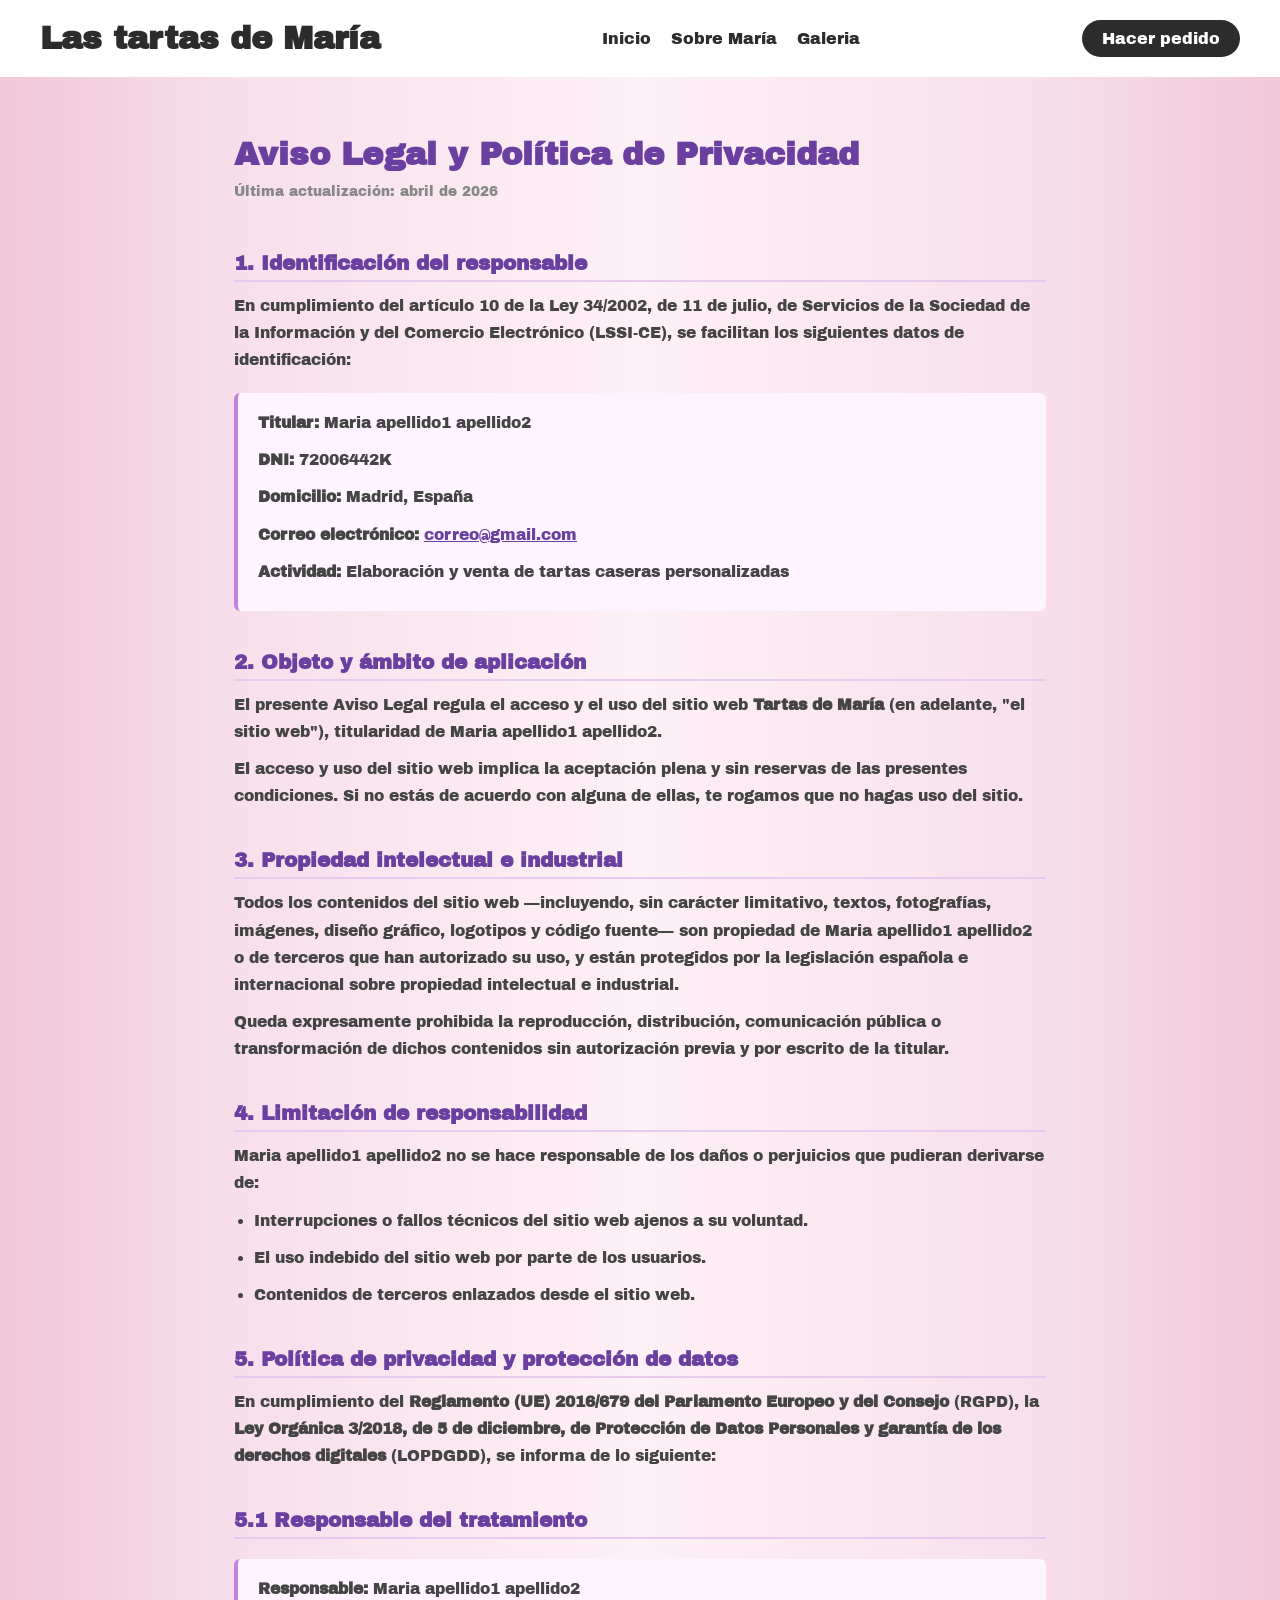
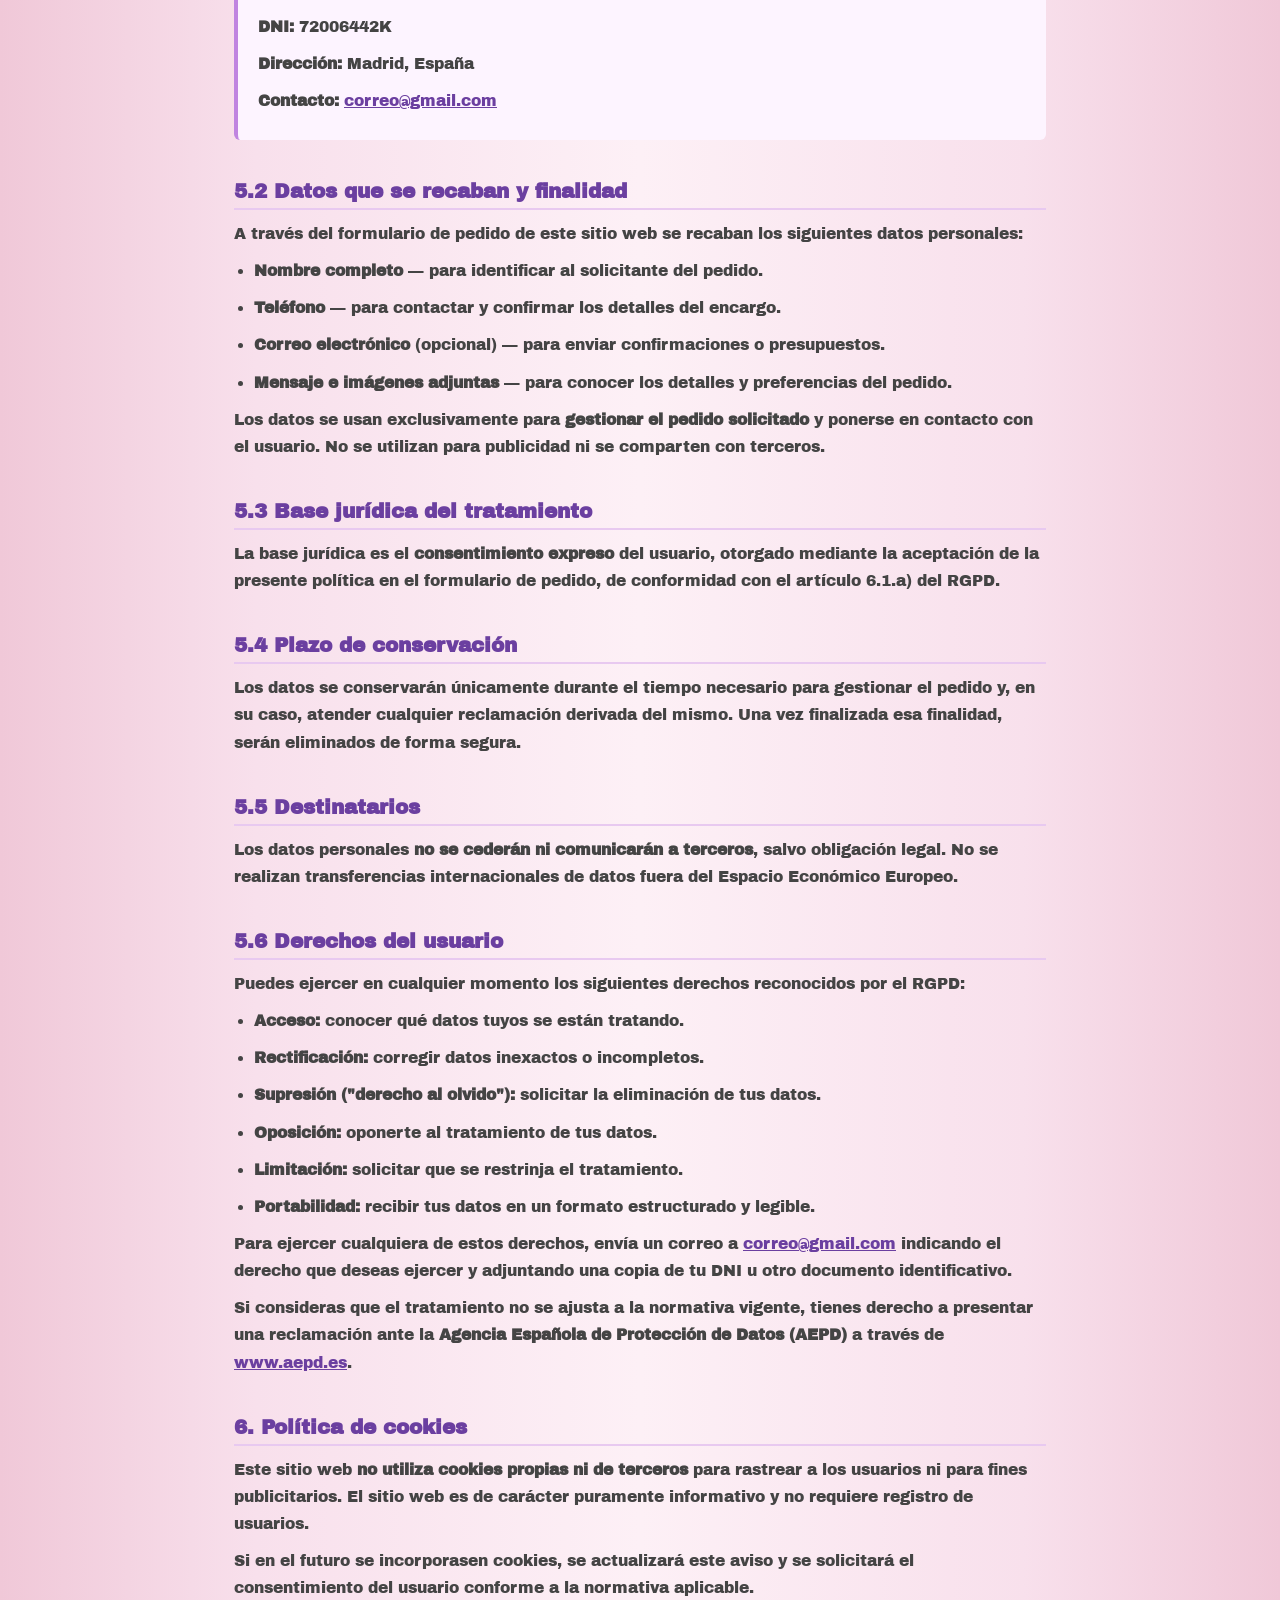
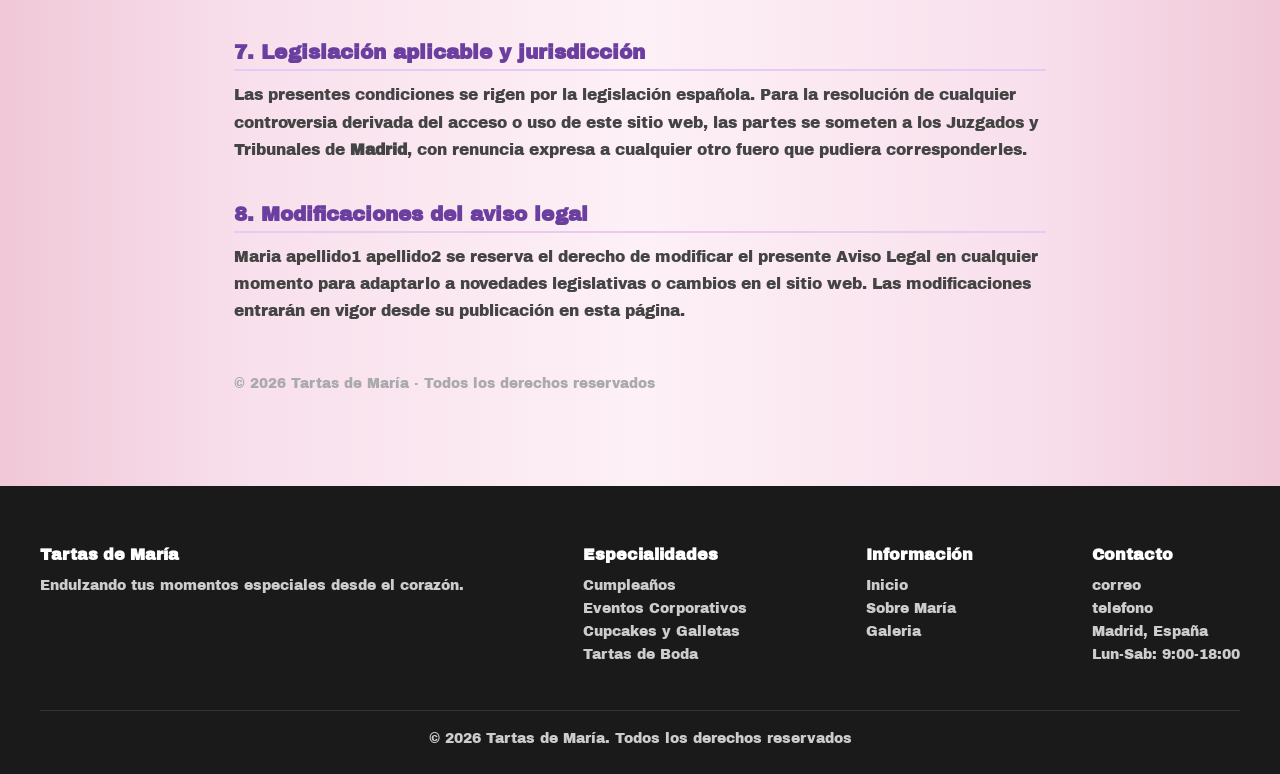
==== aviso-legal.html @ 8efe6b2f "Añadir aviso legal" ====
<!DOCTYPE html>
<html lang="es">

<head>
    <meta charset="UTF-8">
    <meta name="viewport" content="width=device-width, initial-scale=1.0">
    <title>Aviso Legal y Política de Privacidad | Tartas de María</title>

    <link rel="preconnect" href="https://fonts.googleapis.com">
    <link rel="preconnect" href="https://fonts.gstatic.com" crossorigin>
    <link href="https://fonts.googleapis.com/css2?family=Archivo+Black&display=swap" rel="stylesheet">

    <link rel="stylesheet" href="style.css">

    <style>
        #aviso-legal-contenido {
            max-width: 860px;
            margin: 0 auto;
            padding: 60px 24px 80px;
        }

        #aviso-legal-contenido h1 {
            font-size: 2rem;
            margin-bottom: 8px;
            color: #6b3fa0;
        }

        #aviso-legal-contenido .fecha-actualizacion {
            font-size: 0.85rem;
            color: #888;
            margin-bottom: 48px;
        }

        #aviso-legal-contenido h2 {
            font-size: 1.25rem;
            color: #6b3fa0;
            margin-top: 40px;
            margin-bottom: 10px;
            border-bottom: 2px solid #e8c9f0;
            padding-bottom: 6px;
        }

        #aviso-legal-contenido p,
        #aviso-legal-contenido li {
            font-size: 0.97rem;
            line-height: 1.75;
            color: #444;
            margin-bottom: 10px;
        }

        #aviso-legal-contenido ul {
            padding-left: 20px;
            margin-bottom: 10px;
        }

        #aviso-legal-contenido a {
            color: #6b3fa0;
        }

        #aviso-legal-contenido a:hover {
            text-decoration: underline;
        }

        #aviso-legal-contenido .bloque-destacado {
            background: #fdf4ff;
            border-left: 4px solid #c084e0;
            padding: 16px 20px;
            border-radius: 6px;
            margin: 20px 0;
        }
    </style>
</head>

<body>

    <header>
        <h1>Las tartas de María</h1>

        <nav>
            <ul>
                <li><a href="index.html#hero">Inicio</a></li>
                <li><a href="index.html#sobre-maria">Sobre María</a></li>
                <li><a href="index.html#galeria">Galeria</a></li>
            </ul>
        </nav>

        <a class="btn-pedido" href="index.html#pedido">Hacer pedido</a>
    </header>

    <main>
        <div id="aviso-legal-contenido">

            <h1>Aviso Legal y Política de Privacidad</h1>
            <p class="fecha-actualizacion">Última actualización: abril de 2026</p>

            <!-- ===== 1. IDENTIFICACIÓN DEL RESPONSABLE ===== -->
            <h2>1. Identificación del responsable</h2>
            <p>En cumplimiento del artículo 10 de la Ley 34/2002, de 11 de julio, de Servicios de la Sociedad de la
                Información y del Comercio Electrónico (LSSI-CE), se facilitan los siguientes datos de identificación:</p>
            <div class="bloque-destacado">
                <p><strong>Titular:</strong> Maria apellido1 apellido2</p>
                <p><strong>DNI:</strong> 72006442K</p>
                <p><strong>Domicilio:</strong> Madrid, España</p>
                <p><strong>Correo electrónico:</strong> <a href="mailto:correo@gmail.com">correo@gmail.com</a></p>
                <p><strong>Actividad:</strong> Elaboración y venta de tartas caseras personalizadas</p>
            </div>

            <!-- ===== 2. OBJETO Y ÁMBITO DE APLICACIÓN ===== -->
            <h2>2. Objeto y ámbito de aplicación</h2>
            <p>El presente Aviso Legal regula el acceso y el uso del sitio web <strong>Tartas de María</strong>
                (en adelante, "el sitio web"), titularidad de Maria apellido1 apellido2.</p>
            <p>El acceso y uso del sitio web implica la aceptación plena y sin reservas de las presentes condiciones.
                Si no estás de acuerdo con alguna de ellas, te rogamos que no hagas uso del sitio.</p>

            <!-- ===== 3. PROPIEDAD INTELECTUAL ===== -->
            <h2>3. Propiedad intelectual e industrial</h2>
            <p>Todos los contenidos del sitio web —incluyendo, sin carácter limitativo, textos, fotografías, imágenes,
                diseño gráfico, logotipos y código fuente— son propiedad de Maria apellido1 apellido2 o de terceros
                que han autorizado su uso, y están protegidos por la legislación española e internacional sobre
                propiedad intelectual e industrial.</p>
            <p>Queda expresamente prohibida la reproducción, distribución, comunicación pública o transformación de
                dichos contenidos sin autorización previa y por escrito de la titular.</p>

            <!-- ===== 4. RESPONSABILIDAD ===== -->
            <h2>4. Limitación de responsabilidad</h2>
            <p>Maria apellido1 apellido2 no se hace responsable de los daños o perjuicios que pudieran derivarse de:</p>
            <ul>
                <li>Interrupciones o fallos técnicos del sitio web ajenos a su voluntad.</li>
                <li>El uso indebido del sitio web por parte de los usuarios.</li>
                <li>Contenidos de terceros enlazados desde el sitio web.</li>
            </ul>

            <!-- ===== 5. POLÍTICA DE PRIVACIDAD ===== -->
            <h2>5. Política de privacidad y protección de datos</h2>
            <p>En cumplimiento del <strong>Reglamento (UE) 2016/679 del Parlamento Europeo y del Consejo</strong>
                (RGPD), la <strong>Ley Orgánica 3/2018, de 5 de diciembre, de Protección de Datos Personales y
                garantía de los derechos digitales</strong> (LOPDGDD), se informa de lo siguiente:</p>

            <h2>5.1 Responsable del tratamiento</h2>
            <div class="bloque-destacado">
                <p><strong>Responsable:</strong> Maria apellido1 apellido2</p>
                <p><strong>DNI:</strong> 72006442K</p>
                <p><strong>Dirección:</strong> Madrid, España</p>
                <p><strong>Contacto:</strong> <a href="mailto:correo@gmail.com">correo@gmail.com</a></p>
            </div>

            <h2>5.2 Datos que se recaban y finalidad</h2>
            <p>A través del formulario de pedido de este sitio web se recaban los siguientes datos personales:</p>
            <ul>
                <li><strong>Nombre completo</strong> — para identificar al solicitante del pedido.</li>
                <li><strong>Teléfono</strong> — para contactar y confirmar los detalles del encargo.</li>
                <li><strong>Correo electrónico</strong> (opcional) — para enviar confirmaciones o presupuestos.</li>
                <li><strong>Mensaje e imágenes adjuntas</strong> — para conocer los detalles y preferencias del pedido.</li>
            </ul>
            <p>Los datos se usan exclusivamente para <strong>gestionar el pedido solicitado</strong> y ponerse en
                contacto con el usuario. No se utilizan para publicidad ni se comparten con terceros.</p>

            <h2>5.3 Base jurídica del tratamiento</h2>
            <p>La base jurídica es el <strong>consentimiento expreso</strong> del usuario, otorgado mediante la
                aceptación de la presente política en el formulario de pedido, de conformidad con el artículo 6.1.a)
                del RGPD.</p>

            <h2>5.4 Plazo de conservación</h2>
            <p>Los datos se conservarán únicamente durante el tiempo necesario para gestionar el pedido y, en su caso,
                atender cualquier reclamación derivada del mismo. Una vez finalizada esa finalidad, serán eliminados
                de forma segura.</p>

            <h2>5.5 Destinatarios</h2>
            <p>Los datos personales <strong>no se cederán ni comunicarán a terceros</strong>, salvo obligación legal.
                No se realizan transferencias internacionales de datos fuera del Espacio Económico Europeo.</p>

            <h2>5.6 Derechos del usuario</h2>
            <p>Puedes ejercer en cualquier momento los siguientes derechos reconocidos por el RGPD:</p>
            <ul>
                <li><strong>Acceso:</strong> conocer qué datos tuyos se están tratando.</li>
                <li><strong>Rectificación:</strong> corregir datos inexactos o incompletos.</li>
                <li><strong>Supresión ("derecho al olvido"):</strong> solicitar la eliminación de tus datos.</li>
                <li><strong>Oposición:</strong> oponerte al tratamiento de tus datos.</li>
                <li><strong>Limitación:</strong> solicitar que se restrinja el tratamiento.</li>
                <li><strong>Portabilidad:</strong> recibir tus datos en un formato estructurado y legible.</li>
            </ul>
            <p>Para ejercer cualquiera de estos derechos, envía un correo a
                <a href="mailto:correo@gmail.com">correo@gmail.com</a> indicando el derecho que deseas ejercer
                y adjuntando una copia de tu DNI u otro documento identificativo.</p>
            <p>Si consideras que el tratamiento no se ajusta a la normativa vigente, tienes derecho a presentar
                una reclamación ante la <strong>Agencia Española de Protección de Datos (AEPD)</strong> a través
                de <a href="https://www.aepd.es" target="_blank" rel="noopener">www.aepd.es</a>.</p>

            <!-- ===== 6. COOKIES ===== -->
            <h2>6. Política de cookies</h2>
            <p>Este sitio web <strong>no utiliza cookies propias ni de terceros</strong> para rastrear a los
                usuarios ni para fines publicitarios. El sitio web es de carácter puramente informativo y no
                requiere registro de usuarios.</p>
            <p>Si en el futuro se incorporasen cookies, se actualizará este aviso y se solicitará el consentimiento
                del usuario conforme a la normativa aplicable.</p>

            <!-- ===== 7. LEGISLACIÓN APLICABLE ===== -->
            <h2>7. Legislación aplicable y jurisdicción</h2>
            <p>Las presentes condiciones se rigen por la legislación española. Para la resolución de cualquier
                controversia derivada del acceso o uso de este sitio web, las partes se someten a los Juzgados y
                Tribunales de <strong>Madrid</strong>, con renuncia expresa a cualquier otro fuero que pudiera
                corresponderles.</p>

            <!-- ===== 8. MODIFICACIONES ===== -->
            <h2>8. Modificaciones del aviso legal</h2>
            <p>Maria apellido1 apellido2 se reserva el derecho de modificar el presente Aviso Legal en cualquier
                momento para adaptarlo a novedades legislativas o cambios en el sitio web. Las modificaciones
                entrarán en vigor desde su publicación en esta página.</p>

            <p style="margin-top: 48px; font-size: 0.85rem; color: #aaa;">
                © 2026 Tartas de María · Todos los derechos reservados
            </p>

        </div>
    </main>

    <footer>
        <div id="informacion-pie">
            <div class="resumen">
                <h4>Tartas de María</h4>
                <p>Endulzando tus momentos especiales desde el corazón.</p>
            </div>
            <div class="resumen">
                <h4>Especialidades</h4>
                <p>Cumpleaños</p>
                <p>Eventos Corporativos</p>
                <p>Cupcakes y Galletas</p>
                <p>Tartas de Boda</p>
            </div>
            <div class="resumen">
                <h4>Información</h4>
                <p><a href="index.html#hero">Inicio</a></p>
                <p><a href="index.html#sobre-maria">Sobre María</a></p>
                <p><a href="index.html#galeria">Galeria</a></p>
            </div>
            <div class="resumen">
                <h4>Contacto</h4>
                <p>correo</p>
                <p>telefono</p>
                <p>Madrid, España</p>
                <p>Lun-Sab: 9:00-18:00</p>
            </div>
        </div>
        <p>&copy; 2026 Tartas de María. Todos los derechos reservados</p>
    </footer>

</body>

</html>
---- style.css ----
* {
    margin: 0;
    padding: 0;
    box-sizing: border-box;
}

/* #Todo */
body {
    font-family: "Archivo Black", sans-serif;
    /* fondo crema */
    /* background-color: #fdf6f0; */

    /* fondo rosado */
    background: linear-gradient(to right, #f0c8d8 0%, #f8e0ec 20%, #fdf0f6 50%, #f8e0ec 80%, #f0c8d8 100%);

    /* fondo morado */
    /* background: linear-gradient(to right, #d4a0c8 0%, #e4b8d8 20%, #f4d0ec 50%, #e4b8d8 80%, #d4a0c8 100%); */

    color: #2c2c2c;
}

/* Header */

header {
    display: flex;
    justify-content: space-between;
    padding: 20px 40px;
    background-color: #ffffff;
    align-items: center;
}

nav ul {
    display: flex;
    gap: 20px;
    list-style: none;
}

nav ul li a {
    text-decoration: none;
    color: #2c2c2c;
    display: inline-block;
    transition: transform 0.2s ease;
}

nav ul li a:hover {
    transform: scale(1.1);
}

.btn-pedido {
    background-color: #2c2c2c;
    color: #ffffff;
    border: none;
    border-radius: 25px;
    padding: 10px 20px;
    text-decoration: none;
    display: inline-block;
    transition: transform 0.2s ease;
}

.btn-pedido:hover {
    transform: scale(1.1);
}

/* Main */

/* Hero */

#imagenes-hero {
    display: flex;
    overflow: hidden;
    height: 400px;
}

#imagenes-hero img {
    width: calc(100% / 6);
    object-fit: cover;
}

#texto-hero {
    text-align: center;
    padding: 60px 20px;
    display: flex;
    flex-direction: column;
    gap: 20px;
}

.btn-hero {
    background-color: #2c2c2c;
    color: #ffffff;
    border: none;
    border-radius: 25px;
    padding: 10px 20px;
    text-decoration: none;
    display: inline-block;
    transition: transform 0.2s ease;
}

.btn-hero:hover {
    transform: scale(1.1);
}

#btn-hero {
    display: flex;
    gap: 20px;
    justify-content: center;

}

/* Sobre Maria */

.sobre-maria:not(:last-child) {
    border-right: 1px solid #2c2c2c;
}

.sobre-maria {
    padding: 20px;
}

#contenedor-sobre-maria {
    display: flex;
    font-family: 'Segoe UI', Tahoma, Geneva, Verdana, sans-serif;
    padding: 30px 20px;
    text-align: justify;
    gap: 20px;
    justify-content: center;
}

/* Galeria */

#galeria-galeria {
    text-align: center;
}

#imagenes-galeria {
    display: flex;
    flex-wrap: wrap;
    justify-content: center;
    gap: 20px;
    padding: 40px;
}

.categoria-galeria {
    position: relative;
    width: 420px;
    height: 400px;
    overflow: hidden;
    font-family: Georgia, serif;
    border-radius: 32px;
}

.categoria-galeria img {
    width: 100%;
    height: 100%;
    object-fit: cover;
    display: block;
    transition: filter 0.6s ease, transform 0.6s ease;

}

.categoria-galeria h3 {
    position: absolute;
    top: 50%;
    left: 50%;
    transform: translate(-50%, -50%);
    color: white;
    opacity: 0;
    transition: opacity 0.6s ease;
    z-index: 1;
    width: 100%;
    text-align: center;
    font-size: 20px;
    text-shadow: 2px 2px 8px rgba(0, 0, 0, 2);
    font-weight: bold;
    letter-spacing: 2px;
}

.categoria-galeria:hover h3 {
    opacity: 1;
}

.categoria-galeria:hover img {
    filter: brightness(0.6);
    transform: scale(1.1);
}

#romanticas-galeria img {
    object-position: 30% 20%;
}

/* Pedido/Formulario */

form {
    display: flex;
    flex-direction: column;
    gap: 15px;
    max-width: 500px;
    width: 100%;
    margin: 0 auto;
    background-color: #ffffff;
    padding: 40px;
    border-radius: 19px;
    box-shadow: 0 4px 20px rgba(0, 0, 0, 0.08);
}


#pedido {
    padding: 60px 40px;
    justify-content: center;
    text-align: center;
    background-color: #f0e8e0;
}

#pedido button {
    background-color: #2c2c2c;
    color: white;
    border: none;
    border-radius: 15px;
    padding: 12px 30px;
    cursor: pointer;
    font-size: 16px;
    transition: transform 0.2s ease;
    width: fit-content;
    align-self: center;
}

#pedido button:hover {
    transform: scale(1.05);
}

#pedido input,
#pedido textarea {
    border: 1px solid #ddd;
    background-color: #ffffff;
    outline: none;
    border-radius: 8px;
    font-size: 18px;
    padding: 10px 12px;
}

#pedido h2 {
    margin-bottom: 30px;
    margin-bottom: 8px;
}

#pedido p {
    margin-bottom: 30px;
    color: #888;
}

#pedido input:focus,
#pedido textarea:focus {
    border-color: #2c2c2c
}

textarea {
    min-height: 150px;
    max-height: 300px;
    resize: vertical;
}

label {
    text-align: left;
}

form label {
    font-size: 14px;
    font-weight: normal;
    color: #666;
    gap: 15px;
}

.campo-formulario {
    display: flex;
    flex-direction: column;
    gap: 5px;
    flex: 1;
    min-width: 0
}

.campo-checkbox {
    flex-direction: row;
    align-items: center;
    gap: 8px;
}

.campos-nombre-telefono {
    display: flex;
    gap: 15px;
    min-width: 0
}

/* Footer */
footer {
    background-color: #1a1a1a;
    color: #cccccc;
    padding: 60px 40px 20px 40px;
}

#informacion-pie {
    display: flex;
    justify-content: space-between;
    margin-bottom: 40px;
}

footer a {
    color: #cccccc;
    text-decoration: none;
}

footer h4 {
    color: #ffffff;
    margin-bottom: 15px;
    font-size: 16px;
}

footer p {
    margin-bottom: 8px;
    font-size: 14px;
}

footer>p {
    border-top: 1px solid #333;
    padding-top: 20px;
    text-align: center;
}

footer a:hover {
    color: #ffffff;
}
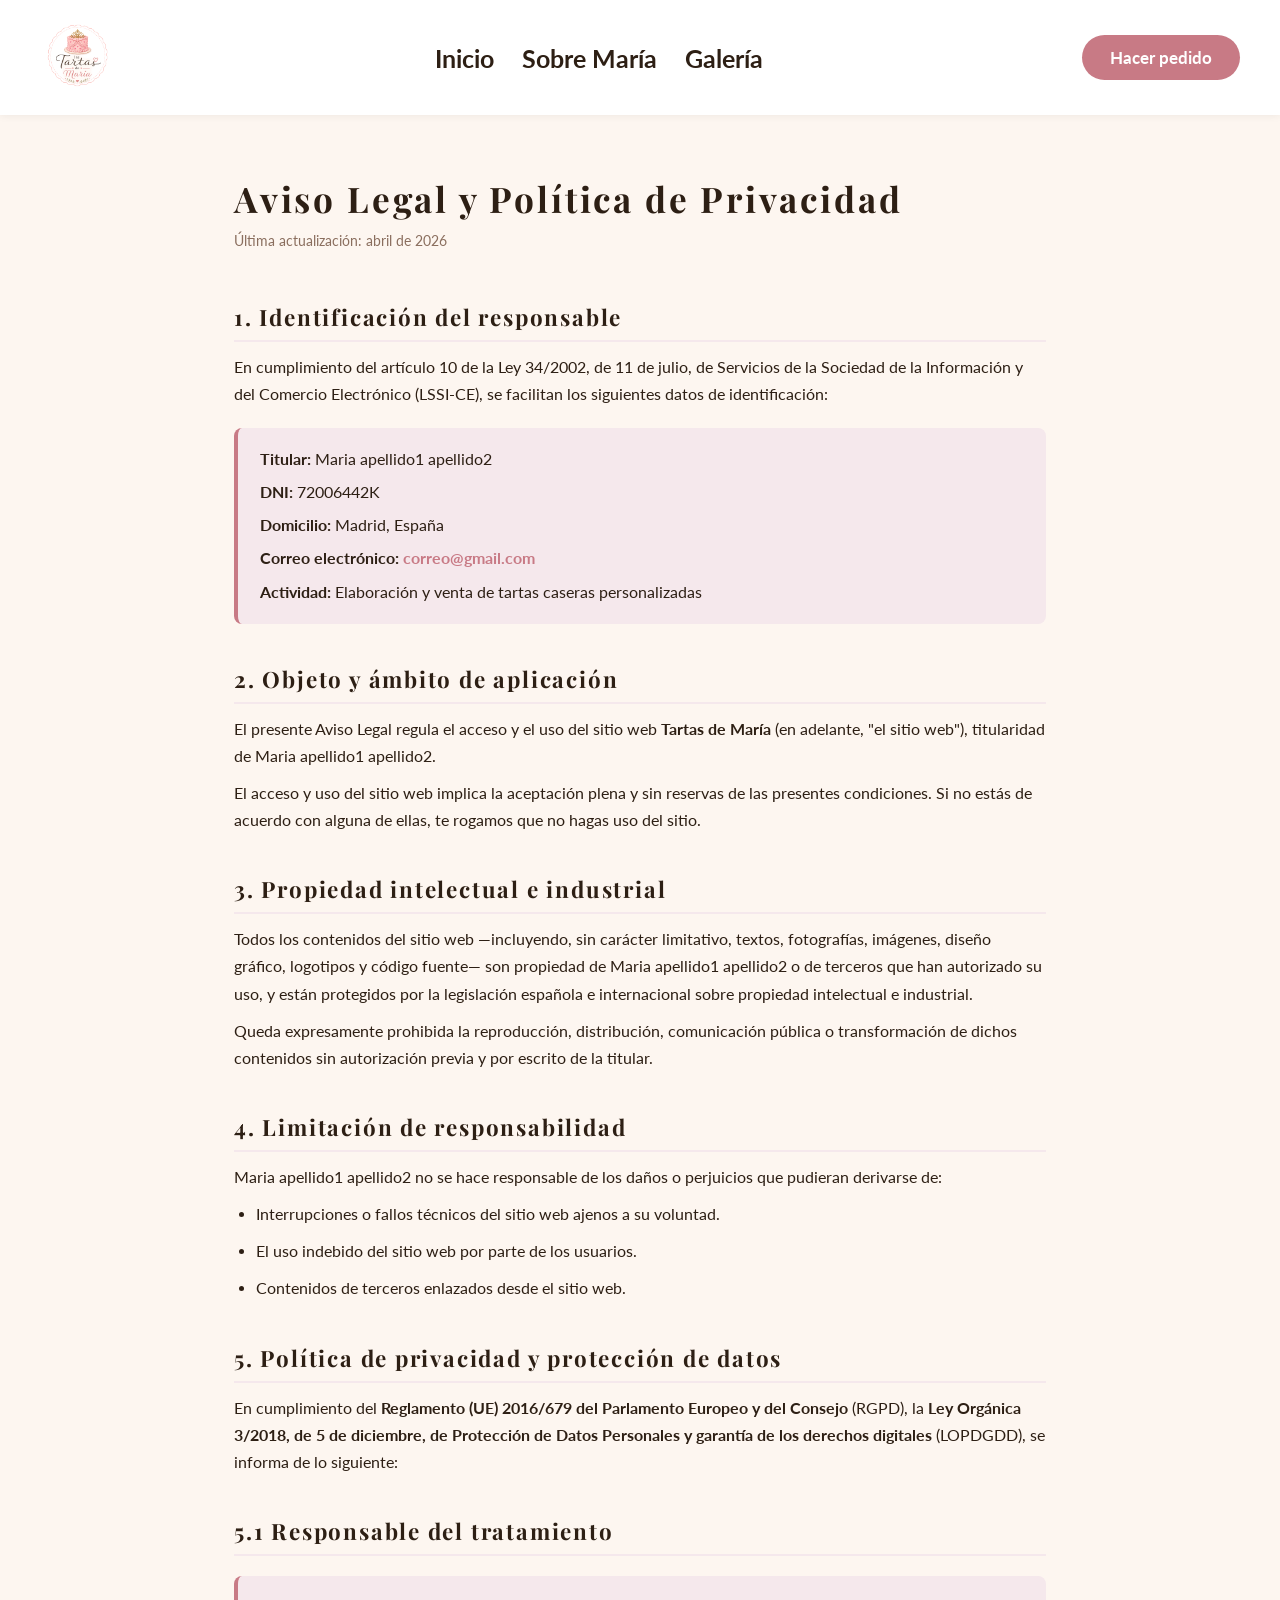
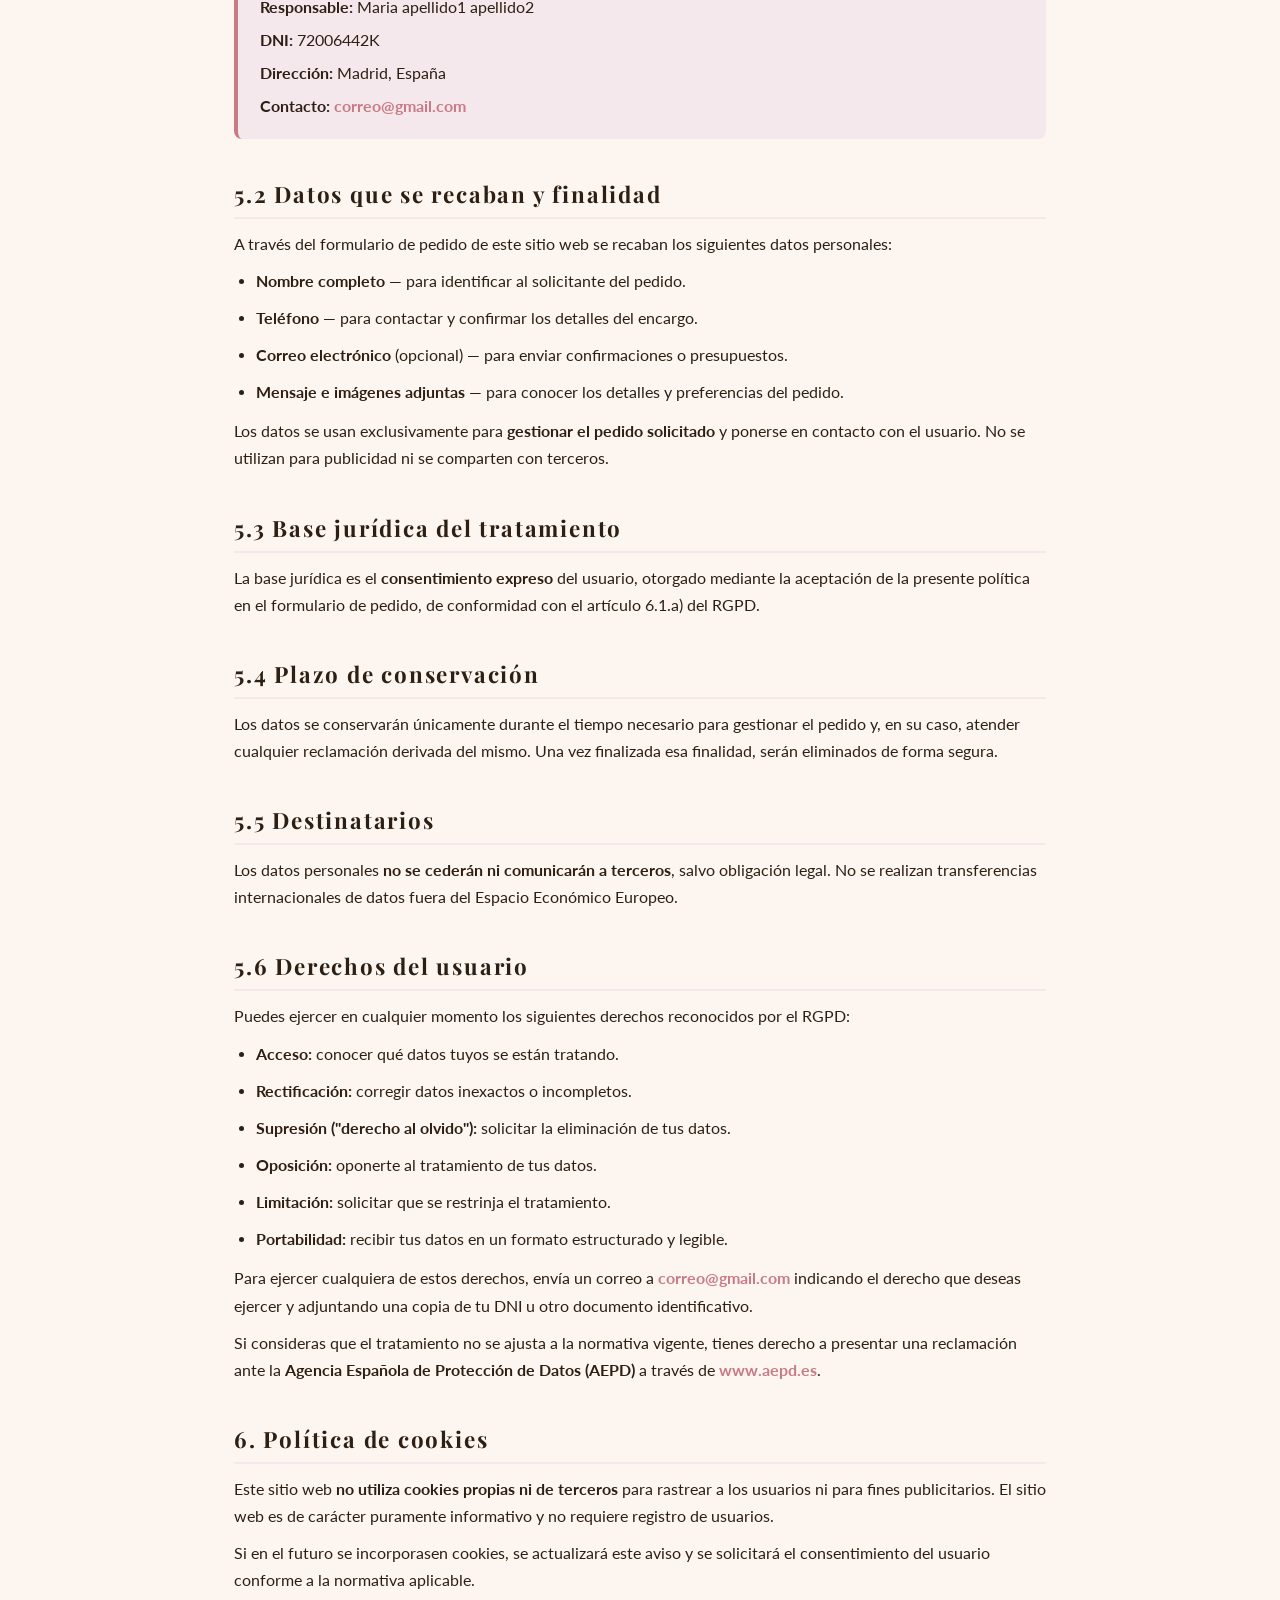
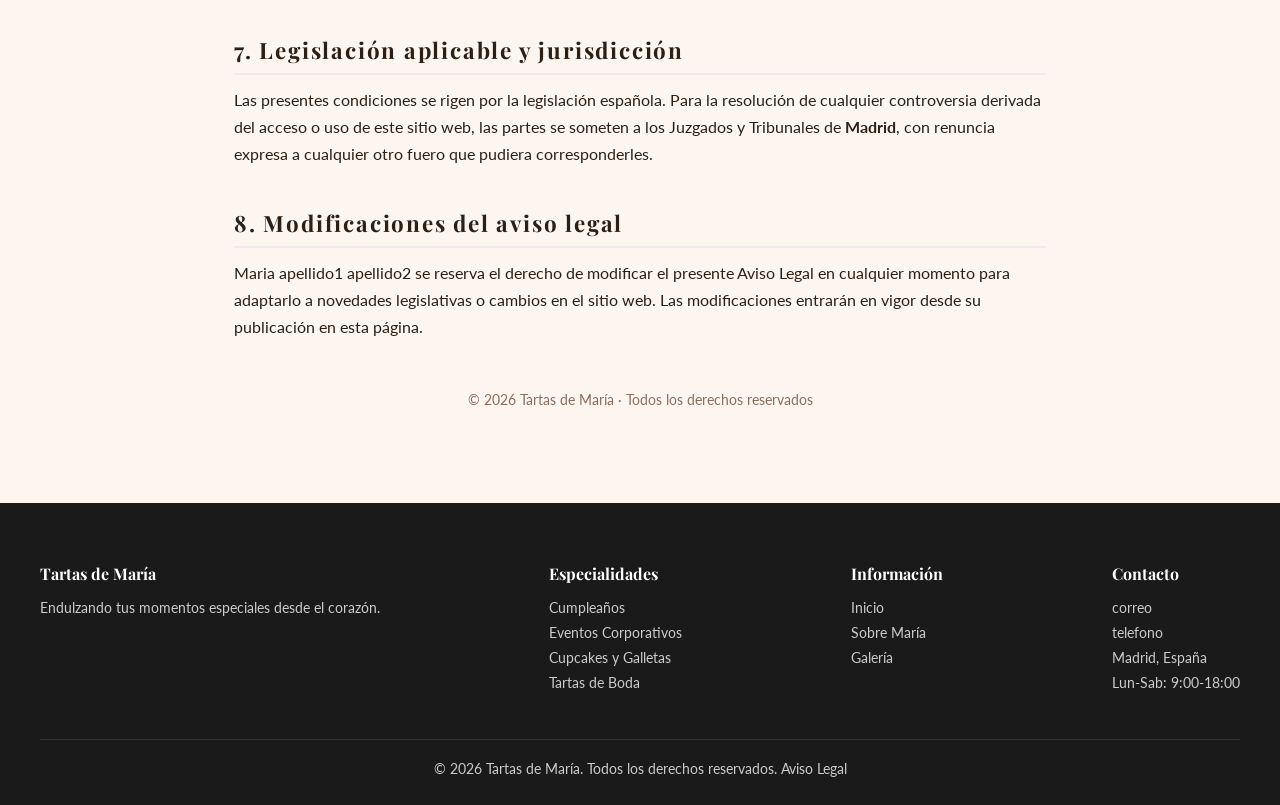
==== commit 0a96d98e: "Añadimos responsive" ====
--- a/aviso-legal.html
+++ b/aviso-legal.html
@@ -6,85 +6,34 @@
     <meta name="viewport" content="width=device-width, initial-scale=1.0">
     <title>Aviso Legal y Política de Privacidad | Tartas de María</title>
 
+    <meta name="description" content="Aviso legal y política de privacidad de Tartas de María. Información sobre el tratamiento de datos personales conforme al RGPD.">
+    <meta name="robots" content="noindex, follow">
+    <link rel="canonical" href="https://tartasdemaria.com/aviso-legal.html">
+
+    <link rel="icon" type="image/png" href="imagenes/logo/logo.png">
+
     <link rel="preconnect" href="https://fonts.googleapis.com">
     <link rel="preconnect" href="https://fonts.gstatic.com" crossorigin>
-    <link href="https://fonts.googleapis.com/css2?family=Archivo+Black&display=swap" rel="stylesheet">
+    <link href="https://fonts.googleapis.com/css2?family=Playfair+Display:wght@400;700&family=Lato:wght@400;700&display=swap" rel="stylesheet">
 
     <link rel="stylesheet" href="style.css">
-
-    <style>
-        #aviso-legal-contenido {
-            max-width: 860px;
-            margin: 0 auto;
-            padding: 60px 24px 80px;
-        }
-
-        #aviso-legal-contenido h1 {
-            font-size: 2rem;
-            margin-bottom: 8px;
-            color: #6b3fa0;
-        }
-
-        #aviso-legal-contenido .fecha-actualizacion {
-            font-size: 0.85rem;
-            color: #888;
-            margin-bottom: 48px;
-        }
-
-        #aviso-legal-contenido h2 {
-            font-size: 1.25rem;
-            color: #6b3fa0;
-            margin-top: 40px;
-            margin-bottom: 10px;
-            border-bottom: 2px solid #e8c9f0;
-            padding-bottom: 6px;
-        }
-
-        #aviso-legal-contenido p,
-        #aviso-legal-contenido li {
-            font-size: 0.97rem;
-            line-height: 1.75;
-            color: #444;
-            margin-bottom: 10px;
-        }
-
-        #aviso-legal-contenido ul {
-            padding-left: 20px;
-            margin-bottom: 10px;
-        }
-
-        #aviso-legal-contenido a {
-            color: #6b3fa0;
-        }
-
-        #aviso-legal-contenido a:hover {
-            text-decoration: underline;
-        }
-
-        #aviso-legal-contenido .bloque-destacado {
-            background: #fdf4ff;
-            border-left: 4px solid #c084e0;
-            padding: 16px 20px;
-            border-radius: 6px;
-            margin: 20px 0;
-        }
-    </style>
 </head>
 
 <body>
 
     <header>
-        <h1>Las tartas de María</h1>
+        <img src="imagenes/logo/logo.png" alt="Tartas de María" width="75" height="75">
 
         <nav>
             <ul>
                 <li><a href="index.html#hero">Inicio</a></li>
                 <li><a href="index.html#sobre-maria">Sobre María</a></li>
-                <li><a href="index.html#galeria">Galeria</a></li>
+                <!-- <li><a href="index.html#por-que-elegirnos">Por qué elegirnos</a></li> -->
+                <li><a href="galeria.html">Galería</a></li>
             </ul>
         </nav>
 
-        <a class="btn-pedido" href="index.html#pedido">Hacer pedido</a>
+        <a class="btn" href="index.html#pedido">Hacer pedido</a>
     </header>
 
     <main>
@@ -207,7 +156,7 @@
                 momento para adaptarlo a novedades legislativas o cambios en el sitio web. Las modificaciones
                 entrarán en vigor desde su publicación en esta página.</p>
 
-            <p style="margin-top: 48px; font-size: 0.85rem; color: #aaa;">
+            <p class="copyright-final">
                 © 2026 Tartas de María · Todos los derechos reservados
             </p>
 
@@ -231,7 +180,8 @@
                 <h4>Información</h4>
                 <p><a href="index.html#hero">Inicio</a></p>
                 <p><a href="index.html#sobre-maria">Sobre María</a></p>
-                <p><a href="index.html#galeria">Galeria</a></p>
+                <!-- <p><a href="index.html#por-que-elegirnos">Por qué elegirnos</a></p> -->
+                <p><a href="galeria.html">Galería</a></p>
             </div>
             <div class="resumen">
                 <h4>Contacto</h4>
@@ -241,7 +191,7 @@
                 <p>Lun-Sab: 9:00-18:00</p>
             </div>
         </div>
-        <p>&copy; 2026 Tartas de María. Todos los derechos reservados</p>
+        <p>&copy; 2026 Tartas de María. Todos los derechos reservados.  <a href="aviso-legal.html">Aviso Legal</a></p>
     </footer>
 
 </body>
--- a/style.css
+++ b/style.css
@@ -1,22 +1,78 @@
+@font-face {
+    font-family: 'Sephora Hayden';
+    src: url('fuentes/Sephora & Hayden.ttf') format('truetype');
+    font-weight: normal;
+    font-style: normal;
+    font-display: swap;
+}
+
+@font-face {
+    font-family: 'Great Monday';
+    src: url('fuentes/Great\ Monday.otf') format('truetype');
+    font-weight: normal;
+    font-style: normal;
+    font-display: swap;
+}
+
+/* <picture> debe ser transparente al layout: hereda el tamaño del <img> que contiene */
+picture {
+    display: contents;
+}
+
+:root {
+    --cream: #fdf6f0;
+    --rose: #c87a85;
+    --rose-hover: #b56370;
+    --rose-light: #f5e8ec;
+    --brown: #2d1f14;
+    --brown-muted: #8a6e5e;
+    --white: #ffffff;
+    --dark: #1a1a1a;
+    --border: #e0ccc8;
+    --error: #d64545;
+    --error-bg: #fdf3f3;
+}
+
 * {
     margin: 0;
     padding: 0;
     box-sizing: border-box;
 }
 
-/* #Todo */
 body {
-    font-family: "Archivo Black", sans-serif;
-    /* fondo crema */
-    /* background-color: #fdf6f0; */
-
-    /* fondo rosado */
-    background: linear-gradient(to right, #f0c8d8 0%, #f8e0ec 20%, #fdf0f6 50%, #f8e0ec 80%, #f0c8d8 100%);
-
-    /* fondo morado */
-    /* background: linear-gradient(to right, #d4a0c8 0%, #e4b8d8 20%, #f4d0ec 50%, #e4b8d8 80%, #d4a0c8 100%); */
-
-    color: #2c2c2c;
+    font-family: 'Lato', sans-serif;
+    background-color: var(--cream);
+    color: var(--brown);
+}
+
+html {
+    scroll-behavior: smooth;
+}
+
+/* Evita que el header sticky tape el inicio de cada sección al navegar por anclas */
+#hero,
+#sobre-maria,
+#por-que-elegirnos,
+#galeria,
+#pedido {
+    scroll-margin-top: 120px;
+}
+
+h1 {
+    font-size: 3.8em;
+}
+
+h1,
+h2,
+h3,
+h4 {
+    font-family: 'Playfair Display', serif;
+}
+
+h1,
+h2 {
+    font-family: 'Sephora Hayden', 'Playfair Display', serif;
+    letter-spacing: 0.08em;
 }
 
 /* Header */
@@ -25,110 +81,190 @@
     display: flex;
     justify-content: space-between;
     padding: 20px 40px;
-    background-color: #ffffff;
+    background-color: var(--white);
     align-items: center;
+    box-shadow: 0 1px 8px rgba(0, 0, 0, 0.06);
+    position: sticky;
+    top: 0;
+    z-index: 100;
+}
+
+header .btn {
+    font-size: 17px;
+    padding: 12px 28px;
 }
 
 nav ul {
     display: flex;
-    gap: 20px;
+    gap: 28px;
     list-style: none;
 }
 
 nav ul li a {
+    /* font-family: 'Sephora Hayden';
+    letter-spacing: 0.08em; */
     text-decoration: none;
-    color: #2c2c2c;
+    color: var(--brown);
+    font-size: 25px;
+    font-weight: 700;
     display: inline-block;
-    transition: transform 0.2s ease;
+    transition: color 0.2s ease;
 }
 
 nav ul li a:hover {
-    transform: scale(1.1);
-}
-
-.btn-pedido {
-    background-color: #2c2c2c;
-    color: #ffffff;
+    color: var(--rose);
+}
+
+.btn {
+    background-color: var(--rose);
+    color: var(--white);
     border: none;
     border-radius: 25px;
-    padding: 10px 20px;
+    padding: 10px 24px;
     text-decoration: none;
     display: inline-block;
-    transition: transform 0.2s ease;
-}
-
-.btn-pedido:hover {
-    transform: scale(1.1);
-}
-
-/* Main */
+    font-family: 'Lato', sans-serif;
+    font-size: 15px;
+    font-weight: 700;
+    cursor: pointer;
+    transition: background-color 0.2s ease, transform 0.2s ease;
+}
+
+.btn:hover {
+    background-color: var(--rose-hover);
+    transform: translateY(-2px);
+}
 
 /* Hero */
 
 #imagenes-hero {
+    --visible: 6;
+    overflow: hidden;
+    height: 420px;
+    position: relative;
+}
+
+.hero-track {
     display: flex;
-    overflow: hidden;
-    height: 400px;
-}
-
-#imagenes-hero img {
-    width: calc(100% / 6);
+    width: calc(100% * 16 / var(--visible));
+    height: 100%;
+    animation: hero-slide 45s linear infinite;
+}
+
+.hero-track img {
+    width: calc(100% / 16);
+    height: 100%;
     object-fit: cover;
+    flex-shrink: 0;
+}
+
+.hero-track:hover {
+    animation-play-state: paused;
+}
+
+@keyframes hero-slide {
+    from {
+        transform: translateX(0);
+    }
+
+    to {
+        transform: translateX(-50%);
+    }
+}
+
+@media (prefers-reduced-motion: reduce) {
+    .hero-track {
+        animation: none;
+    }
 }
 
 #texto-hero {
     text-align: center;
-    padding: 60px 20px;
+    padding: 70px 20px;
+    background-color: var(--cream);
     display: flex;
     flex-direction: column;
-    gap: 20px;
-}
-
-.btn-hero {
-    background-color: #2c2c2c;
-    color: #ffffff;
-    border: none;
-    border-radius: 25px;
-    padding: 10px 20px;
-    text-decoration: none;
-    display: inline-block;
-    transition: transform 0.2s ease;
-}
-
-.btn-hero:hover {
-    transform: scale(1.1);
+    align-items: center;
+    gap: 16px;
+}
+
+#texto-hero h2 {
+    font-size: 2.2rem;
+    color: var(--brown);
+    max-width: 620px;
+    line-height: 1.3;
+}
+
+#texto-hero p {
+    color: var(--brown-muted);
+    font-size: 1.05rem;
+    max-width: 500px;
+    line-height: 1.6;
 }
 
 #btn-hero {
     display: flex;
-    gap: 20px;
+    gap: 16px;
     justify-content: center;
-
-}
-
-/* Sobre Maria */
+    margin-top: 8px;
+}
+
+/* Sobre María */
+
+#sobre-maria {
+    background-color: var(--white);
+}
 
 .sobre-maria:not(:last-child) {
-    border-right: 1px solid #2c2c2c;
+    border-right: 1px solid var(--border);
 }
 
 .sobre-maria {
-    padding: 20px;
+    padding: 20px 30px;
+}
+
+.sobre-maria h2 {
+    font-size: 1.25rem;
+    margin-bottom: 12px;
+    color: var(--brown);
+}
+
+.sobre-maria p {
+    color: var(--brown-muted);
+    line-height: 1.7;
+    font-size: 0.95rem;
 }
 
 #contenedor-sobre-maria {
     display: flex;
-    font-family: 'Segoe UI', Tahoma, Geneva, Verdana, sans-serif;
-    padding: 30px 20px;
+    padding: 50px 40px;
     text-align: justify;
     gap: 20px;
     justify-content: center;
-}
-
-/* Galeria */
+    max-width: 1100px;
+    margin: 0 auto;
+}
+
+/* Galería */
+
+#galeria {
+    padding: 70px 40px;
+    background-color: var(--cream);
+}
 
 #galeria-galeria {
     text-align: center;
+}
+
+#galeria-galeria h2 {
+    font-size: 2rem;
+    margin-bottom: 10px;
+}
+
+#galeria-galeria>p {
+    color: var(--brown-muted);
+    margin-bottom: 40px;
+    font-size: 1rem;
 }
 
 #imagenes-galeria {
@@ -136,7 +272,6 @@
     flex-wrap: wrap;
     justify-content: center;
     gap: 20px;
-    padding: 40px;
 }
 
 .categoria-galeria {
@@ -144,8 +279,8 @@
     width: 420px;
     height: 400px;
     overflow: hidden;
-    font-family: Georgia, serif;
-    border-radius: 32px;
+    border-radius: 20px;
+    box-shadow: 0 4px 20px rgba(0, 0, 0, 0.10);
 }
 
 .categoria-galeria img {
@@ -154,7 +289,6 @@
     object-fit: cover;
     display: block;
     transition: filter 0.6s ease, transform 0.6s ease;
-
 }
 
 .categoria-galeria h3 {
@@ -162,16 +296,15 @@
     top: 50%;
     left: 50%;
     transform: translate(-50%, -50%);
-    color: white;
+    color: var(--white);
     opacity: 0;
     transition: opacity 0.6s ease;
     z-index: 1;
     width: 100%;
     text-align: center;
-    font-size: 20px;
-    text-shadow: 2px 2px 8px rgba(0, 0, 0, 2);
-    font-weight: bold;
-    letter-spacing: 2px;
+    font-size: 1.15rem;
+    text-shadow: 2px 2px 12px rgba(0, 0, 0, 0.6);
+    padding: 0 24px;
 }
 
 .categoria-galeria:hover h3 {
@@ -179,119 +312,305 @@
 }
 
 .categoria-galeria:hover img {
-    filter: brightness(0.6);
-    transform: scale(1.1);
+    filter: brightness(0.55);
+    transform: scale(1.08);
 }
 
 #romanticas-galeria img {
     object-position: 30% 20%;
 }
 
-/* Pedido/Formulario */
+.ver-todo-catalogo {
+    margin-top: 36px;
+    text-align: center;
+}
+
+/* Pedido / Formulario */
+
+#pedido {
+    padding: 80px 40px;
+    text-align: center;
+    background-color: var(--rose-light);
+}
+
+#pedido h2 {
+    font-size: 2.2rem;
+    margin-bottom: 10px;
+    color: var(--brown);
+}
+
+#pedido>p {
+    margin-bottom: 40px;
+    color: var(--brown-muted);
+    font-size: 1.05rem;
+}
 
 form {
     display: flex;
     flex-direction: column;
-    gap: 15px;
-    max-width: 500px;
+    gap: 20px;
+    max-width: 560px;
     width: 100%;
     margin: 0 auto;
-    background-color: #ffffff;
-    padding: 40px;
-    border-radius: 19px;
-    box-shadow: 0 4px 20px rgba(0, 0, 0, 0.08);
-}
-
-
-#pedido {
-    padding: 60px 40px;
-    justify-content: center;
-    text-align: center;
-    background-color: #f0e8e0;
-}
-
-#pedido button {
-    background-color: #2c2c2c;
-    color: white;
-    border: none;
-    border-radius: 15px;
-    padding: 12px 30px;
-    cursor: pointer;
-    font-size: 16px;
-    transition: transform 0.2s ease;
-    width: fit-content;
-    align-self: center;
-}
-
-#pedido button:hover {
-    transform: scale(1.05);
-}
-
-#pedido input,
+    background-color: var(--white);
+    padding: 48px 44px;
+    border-radius: 20px;
+    box-shadow: 0 8px 40px rgba(45, 31, 20, 0.08);
+    text-align: left;
+}
+
+#pedido input[type="text"],
+#pedido input[type="tel"],
+#pedido input[type="email"],
 #pedido textarea {
-    border: 1px solid #ddd;
-    background-color: #ffffff;
+    border: 1.5px solid var(--border);
+    background-color: var(--cream);
     outline: none;
-    border-radius: 8px;
-    font-size: 18px;
-    padding: 10px 12px;
-}
-
-#pedido h2 {
-    margin-bottom: 30px;
-    margin-bottom: 8px;
-}
-
-#pedido p {
-    margin-bottom: 30px;
-    color: #888;
-}
-
-#pedido input:focus,
+    border-radius: 10px;
+    font-size: 15px;
+    font-family: 'Lato', sans-serif;
+    padding: 13px 16px;
+    transition: border-color 0.2s ease, box-shadow 0.2s ease, background-color 0.2s ease;
+    color: var(--brown);
+    width: 100%;
+}
+
+#pedido input[type="text"]::placeholder,
+#pedido input[type="tel"]::placeholder,
+#pedido input[type="email"]::placeholder,
+#pedido textarea::placeholder {
+    color: #b8a59c;
+}
+
+#pedido input[type="text"]:focus,
+#pedido input[type="tel"]:focus,
+#pedido input[type="email"]:focus,
 #pedido textarea:focus {
-    border-color: #2c2c2c
+    border-color: var(--rose);
+    background-color: var(--white);
+    box-shadow: 0 0 0 4px rgba(200, 122, 133, 0.12);
 }
 
 textarea {
-    min-height: 150px;
+    min-height: 130px;
     max-height: 300px;
     resize: vertical;
-}
-
-label {
-    text-align: left;
+    line-height: 1.5;
 }
 
 form label {
-    font-size: 14px;
-    font-weight: normal;
-    color: #666;
-    gap: 15px;
+    font-size: 13px;
+    font-weight: 700;
+    color: var(--brown);
+    letter-spacing: 0.3px;
+    text-transform: uppercase;
+    margin-bottom: 2px;
+}
+
+.label-opcional {
+    font-weight: 400;
+    text-transform: none;
+    color: var(--brown-muted);
+    font-size: 12px;
+    letter-spacing: 0;
+}
+
+.campo-formulario>label:not(.label-opcional)::after {
+    content: "";
+}
+
+.campo-formulario:has(input[required])>label::after,
+.campo-formulario:has(textarea[required])>label::after {
+    content: " *";
+    color: var(--rose);
 }
 
 .campo-formulario {
     display: flex;
     flex-direction: column;
-    gap: 5px;
+    gap: 6px;
     flex: 1;
-    min-width: 0
-}
-
+    min-width: 0;
+}
+
+.campos-nombre-telefono {
+    display: flex;
+    gap: 15px;
+    min-width: 0;
+}
+
+.aviso-contacto {
+    font-size: 13px;
+    color: var(--brown-muted);
+    background-color: var(--cream);
+    border-left: 3px solid var(--rose);
+    padding: 10px 14px;
+    border-radius: 6px;
+    margin: 0;
+    line-height: 1.5;
+}
+
+.aviso-contacto strong {
+    color: var(--brown);
+}
+
+/* Input de archivo personalizado */
+#pedido input[type="file"] {
+    font-family: 'Lato', sans-serif;
+    font-size: 14px;
+    color: var(--brown-muted);
+    padding: 10px 0;
+    cursor: pointer;
+}
+
+#pedido input[type="file"]::file-selector-button {
+    background-color: var(--white);
+    color: var(--rose);
+    border: 1.5px solid var(--rose);
+    border-radius: 8px;
+    padding: 8px 18px;
+    font-family: 'Lato', sans-serif;
+    font-size: 13px;
+    font-weight: 700;
+    cursor: pointer;
+    margin-right: 12px;
+    transition: background-color 0.2s ease, color 0.2s ease;
+}
+
+#pedido input[type="file"]::file-selector-button:hover {
+    background-color: var(--rose);
+    color: var(--white);
+}
+
+/* Checkbox personalizado */
 .campo-checkbox {
     flex-direction: row;
     align-items: center;
-    gap: 8px;
-}
-
-.campos-nombre-telefono {
-    display: flex;
-    gap: 15px;
-    min-width: 0
+    gap: 10px;
+    padding-top: 4px;
+}
+
+.campo-checkbox label {
+    text-transform: none;
+    letter-spacing: 0;
+    font-weight: 400;
+    color: var(--brown-muted);
+    font-size: 13px;
+    margin: 0;
+    cursor: pointer;
+}
+
+.campo-checkbox label a {
+    color: var(--rose);
+    text-decoration: none;
+    font-weight: 700;
+}
+
+.campo-checkbox label a:hover {
+    text-decoration: underline;
+}
+
+#pedido input[type="checkbox"] {
+    appearance: none;
+    -webkit-appearance: none;
+    width: 20px;
+    height: 20px;
+    border: 1.5px solid var(--border);
+    border-radius: 5px;
+    cursor: pointer;
+    position: relative;
+    flex-shrink: 0;
+    background-color: var(--white);
+    transition: background-color 0.2s ease, border-color 0.2s ease;
+}
+
+#pedido input[type="checkbox"]:hover {
+    border-color: var(--rose);
+}
+
+#pedido input[type="checkbox"]:checked {
+    background-color: var(--rose);
+    border-color: var(--rose);
+}
+
+#pedido input[type="checkbox"]:checked::after {
+    content: "✓";
+    position: absolute;
+    top: 50%;
+    left: 50%;
+    transform: translate(-50%, -52%);
+    color: var(--white);
+    font-size: 13px;
+    font-weight: 700;
+}
+
+/* Botón submit a ancho completo */
+#pedido button[type="submit"] {
+    background-color: var(--rose);
+    color: var(--white);
+    border: none;
+    border-radius: 10px;
+    padding: 14px 24px;
+    font-family: 'Lato', sans-serif;
+    font-size: 15px;
+    font-weight: 700;
+    letter-spacing: 0.5px;
+    cursor: pointer;
+    transition: background-color 0.2s ease, transform 0.2s ease, box-shadow 0.2s ease;
+    width: 100%;
+    margin-top: 8px;
+}
+
+#pedido button[type="submit"]:hover {
+    background-color: var(--rose-hover);
+    transform: translateY(-2px);
+    box-shadow: 0 6px 16px rgba(200, 122, 133, 0.3);
+}
+
+/* Estado de error en campos del formulario */
+
+#pedido .campo-formulario.tiene-error input,
+#pedido .campo-formulario.tiene-error textarea {
+    border-color: var(--error);
+    background-color: var(--error-bg);
+}
+
+#pedido .campo-formulario.tiene-error input:focus,
+#pedido .campo-formulario.tiene-error textarea:focus {
+    border-color: var(--error);
+    box-shadow: 0 0 0 4px rgba(214, 69, 69, 0.12);
+}
+
+#pedido .campo-formulario.tiene-error input[type="checkbox"] {
+    border-color: var(--error);
+    background-color: var(--white);
+}
+
+.mensaje-error {
+    color: var(--error);
+    font-size: 12px;
+    font-weight: 400;
+    letter-spacing: 0;
+    text-transform: none;
+    margin-top: 2px;
+    line-height: 1.4;
+    display: block;
+}
+
+/* El checkbox está en flex row; el mensaje de error va en nueva línea */
+.campo-checkbox {
+    flex-wrap: wrap;
+}
+
+.campo-checkbox .mensaje-error {
+    flex-basis: 100%;
+    margin-left: 30px;
 }
 
 /* Footer */
+
 footer {
-    background-color: #1a1a1a;
+    background-color: var(--dark);
     color: #cccccc;
     padding: 60px 40px 20px 40px;
 }
@@ -305,10 +624,11 @@
 footer a {
     color: #cccccc;
     text-decoration: none;
+    transition: color 0.2s ease;
 }
 
 footer h4 {
-    color: #ffffff;
+    color: var(--white);
     margin-bottom: 15px;
     font-size: 16px;
 }
@@ -325,5 +645,798 @@
 }
 
 footer a:hover {
-    color: #ffffff;
+    color: var(--rose);
+}
+
+/* Aviso legal */
+
+#aviso-legal-contenido {
+    max-width: 860px;
+    margin: 0 auto;
+    padding: 60px 24px 80px;
+}
+
+#aviso-legal-contenido h1 {
+    font-family: 'Playfair Display', serif;
+    font-size: 2.2rem;
+    margin-bottom: 8px;
+    color: var(--brown);
+}
+
+#aviso-legal-contenido .fecha-actualizacion {
+    font-size: 0.85rem;
+    color: var(--brown-muted);
+    margin-bottom: 48px;
+}
+
+#aviso-legal-contenido h2 {
+    font-family: 'Playfair Display', serif;
+    font-size: 1.4rem;
+    color: var(--brown);
+    margin-top: 40px;
+    margin-bottom: 12px;
+    border-bottom: 2px solid var(--rose-light);
+    padding-bottom: 8px;
+}
+
+#aviso-legal-contenido p,
+#aviso-legal-contenido li {
+    font-size: 0.97rem;
+    line-height: 1.75;
+    color: var(--brown);
+    margin-bottom: 10px;
+}
+
+#aviso-legal-contenido ul {
+    padding-left: 22px;
+    margin-bottom: 12px;
+}
+
+#aviso-legal-contenido a {
+    color: var(--rose);
+    text-decoration: none;
+    font-weight: 700;
+}
+
+#aviso-legal-contenido a:hover {
+    text-decoration: underline;
+}
+
+#aviso-legal-contenido .bloque-destacado {
+    background: var(--rose-light);
+    border-left: 4px solid var(--rose);
+    padding: 18px 22px;
+    border-radius: 8px;
+    margin: 20px 0;
+}
+
+#aviso-legal-contenido .bloque-destacado p {
+    margin-bottom: 6px;
+}
+
+#aviso-legal-contenido .bloque-destacado p:last-child {
+    margin-bottom: 0;
+}
+
+#aviso-legal-contenido .copyright-final {
+    margin-top: 48px;
+    font-size: 0.85rem;
+    color: var(--brown-muted);
+    text-align: center;
+}
+
+/* Catálogo completo */
+
+#catalogo-completo {
+    max-width: 1200px;
+    margin: 0 auto;
+    padding: 70px 40px 80px;
+    text-align: center;
+}
+
+#catalogo-completo h1 {
+    font-size: 2.4rem;
+    color: var(--brown);
+    margin-bottom: 12px;
+}
+
+#catalogo-completo>p {
+    color: var(--brown-muted);
+    max-width: 640px;
+    margin: 0 auto 44px;
+    line-height: 1.6;
+    font-size: 1rem;
+}
+
+.grid-catalogo {
+    display: grid;
+    grid-template-columns: repeat(auto-fill, minmax(260px, 1fr));
+    gap: 20px;
+}
+
+.grid-catalogo-item {
+    position: relative;
+    aspect-ratio: 1 / 1;
+    overflow: hidden;
+    border-radius: 16px;
+    cursor: zoom-in;
+    box-shadow: 0 4px 16px rgba(45, 31, 20, 0.08);
+    background-color: var(--rose-light);
+    transition: transform 0.3s ease, box-shadow 0.3s ease;
+}
+
+.grid-catalogo-item img {
+    width: 100%;
+    height: 100%;
+    object-fit: cover;
+    display: block;
+    transition: transform 0.5s ease;
+}
+
+.grid-catalogo-item:hover {
+    transform: translateY(-4px);
+    box-shadow: 0 10px 28px rgba(45, 31, 20, 0.15);
+}
+
+.grid-catalogo-item:hover img {
+    transform: scale(1.06);
+}
+
+@media (prefers-reduced-motion: reduce) {
+
+    .grid-catalogo-item,
+    .grid-catalogo-item img {
+        transition: none;
+    }
+
+    .grid-catalogo-item:hover img {
+        transform: none;
+    }
+}
+
+.catalogo-cta {
+    margin-top: 60px;
+    padding: 40px 24px;
+    background-color: var(--rose-light);
+    border-radius: 16px;
+    text-align: center;
+}
+
+.catalogo-cta p {
+    color: var(--brown);
+    font-size: 1.1rem;
+    margin-bottom: 18px;
+}
+
+/* Galería v1 — cada tarta en su sección */
+
+.intro-galeria {
+    text-align: center;
+    padding: 70px 40px 40px;
+    max-width: 780px;
+    margin: 0 auto;
+}
+
+.intro-galeria h1 {
+    font-size: 2.4rem;
+    color: var(--brown);
+    margin-bottom: 14px;
+}
+
+.intro-galeria p {
+    color: var(--brown-muted);
+    font-size: 1.05rem;
+    line-height: 1.7;
+}
+
+.tarta-creacion {
+    width: 100%;
+    padding: 70px 40px;
+}
+
+/* Alternancia de color de fondo cada 3 secciones */
+.tarta-creacion:nth-child(3n+2) {
+    background-color: var(--cream);
+}
+
+.tarta-creacion:nth-child(3n+3) {
+    background-color: var(--rose-light);
+}
+
+.tarta-creacion:nth-child(3n+4) {
+    background-color: var(--white);
+}
+
+.tarta-creacion-contenido {
+    max-width: 1100px;
+    margin: 0 auto;
+}
+
+.tarta-creacion h2 {
+    font-size: 2.2rem;
+    color: var(--brown);
+    text-align: center;
+    margin-bottom: 40px;
+    position: relative;
+    padding-bottom: 16px;
+}
+
+.tarta-creacion h2::after {
+    content: "";
+    position: absolute;
+    left: 50%;
+    bottom: 0;
+    transform: translateX(-50%);
+    width: 60px;
+    height: 3px;
+    background-color: var(--rose);
+    border-radius: 2px;
+}
+
+.tarta-creacion-cuerpo {
+    display: flex;
+    align-items: center;
+    gap: 60px;
+}
+
+.tarta-creacion-imagen {
+    flex: 1;
+    min-width: 0;
+}
+
+.tarta-creacion-imagen img {
+    width: 100%;
+    height: auto;
+    aspect-ratio: 4 / 3;
+    object-fit: cover;
+    border-radius: 16px;
+    box-shadow: 0 12px 36px rgba(45, 31, 20, 0.18);
+    display: block;
+}
+
+.tarta-creacion-texto {
+    flex: 1;
+    min-width: 0;
+}
+
+.tarta-creacion-texto p {
+    color: var(--brown);
+    font-size: 1.1rem;
+    line-height: 1.8;
+}
+
+/* Alternancia de lado: pares invierten el orden */
+.tarta-creacion:nth-of-type(even) .tarta-creacion-cuerpo {
+    flex-direction: row-reverse;
+}
+
+/* Diálogo visor de imágenes (lightbox) */
+
+.lightbox {
+    /* Reset de estilos por defecto del <dialog> */
+    padding: 0;
+    border: none;
+    background-color: transparent;
+    max-width: 100vw;
+    max-height: 100vh;
+    width: 100%;
+    height: 100%;
+    color: var(--white);
+    overflow: visible;
+}
+
+.lightbox::backdrop {
+    background-color: rgba(175, 162, 171, 0.55);
+    backdrop-filter: blur(12px);
+}
+
+/* Animación de apertura */
+.lightbox[open] {
+    animation: lightbox-in 0.25s ease-out;
+}
+
+.lightbox[open]::backdrop {
+    animation: lightbox-fade 0.25s ease-out;
+}
+
+@keyframes lightbox-in {
+    from {
+        opacity: 0;
+        transform: scale(0.96);
+    }
+
+    to {
+        opacity: 1;
+        transform: scale(1);
+    }
+}
+
+@keyframes lightbox-fade {
+    from {
+        opacity: 0;
+    }
+
+    to {
+        opacity: 1;
+    }
+}
+
+@media (prefers-reduced-motion: reduce) {
+
+    .lightbox[open],
+    .lightbox[open]::backdrop {
+        animation: none;
+    }
+}
+
+.lightbox-contenido {
+    position: relative;
+    width: 100%;
+    height: 100%;
+    display: flex;
+    align-items: center;
+    justify-content: center;
+    padding: 40px;
+    box-sizing: border-box;
+}
+
+.lightbox-figura {
+    display: flex;
+    flex-direction: column;
+    align-items: center;
+    gap: 16px;
+    max-width: 90vw;
+    max-height: 90vh;
+    margin: 0;
+}
+
+.lightbox-img {
+    max-width: 100%;
+    max-height: 78vh;
+    object-fit: contain;
+    border-radius: 12px;
+    box-shadow: 0 20px 60px rgba(0, 0, 0, 0.5);
+    background-color: var(--cream);
+}
+
+.lightbox-caption {
+    color: var(--white);
+    font-family: 'Lato', serif;
+    font-size: 1rem;
+    background-color: rgba(0, 0, 0, 0.45);
+    padding: 10px 20px;
+    border-radius: 24px;
+    max-width: 80%;
+    text-align: center;
+    line-height: 1.4;
+    backdrop-filter: blur(4px);
+}
+
+/* Fade + zoom al cambiar de imagen */
+.lightbox-figura {
+    transition: opacity 0.22s ease, transform 0.22s ease;
+}
+
+.lightbox-figura.cambiando {
+    opacity: 0;
+    transform: scale(0.96);
+}
+
+@media (prefers-reduced-motion: reduce) {
+    .lightbox-figura {
+        transition: none;
+    }
+}
+
+.lightbox-close,
+.lightbox-nav {
+    position: absolute;
+    background-color: rgba(255, 255, 255, 0.12);
+    color: var(--white);
+    border: 1px solid rgba(255, 255, 255, 0.2);
+    width: 48px;
+    height: 48px;
+    border-radius: 50%;
+    font-size: 18px;
+    cursor: pointer;
+    display: flex;
+    align-items: center;
+    justify-content: center;
+    transition: background-color 0.2s ease, transform 0.2s ease, border-color 0.2s ease;
+    backdrop-filter: blur(8px);
+    font-family: inherit;
+}
+
+.lightbox-close:hover,
+.lightbox-nav:hover {
+    background-color: var(--rose);
+    border-color: var(--rose);
+}
+
+.lightbox-close:focus-visible,
+.lightbox-nav:focus-visible {
+    outline: 2px solid var(--rose);
+    outline-offset: 3px;
+}
+
+.lightbox-close {
+    top: 24px;
+    right: 24px;
+}
+
+.lightbox-close:hover {
+    transform: scale(1.08) rotate(90deg);
+}
+
+.lightbox-prev {
+    left: 24px;
+    top: 50%;
+    transform: translateY(-50%);
+}
+
+.lightbox-next {
+    right: 24px;
+    top: 50%;
+    transform: translateY(-50%);
+}
+
+.lightbox-prev:hover {
+    transform: translateY(-50%) scale(1.08);
+}
+
+.lightbox-next:hover {
+    transform: translateY(-50%) scale(1.08);
+}
+
+/* ===== Responsive ===== */
+
+/* Tablet */
+@media (max-width: 1024px) {
+    #contenedor-sobre-maria {
+        padding: 40px 30px;
+    }
+
+    .categoria-galeria {
+        width: calc(50% - 10px);
+        max-width: 460px;
+    }
+
+    #imagenes-hero {
+        --visible: 4;
+        height: 340px;
+    }
+
+    #texto-hero h2 {
+        font-size: 1.9rem;
+    }
+}
+
+/* Móvil */
+@media (max-width: 768px) {
+
+    /* En móvil el header envuelve y es más alto, aumentamos el offset */
+    #hero,
+    #sobre-maria,
+    #por-que-elegirnos,
+    #galeria,
+    #pedido {
+        scroll-margin-top: 170px;
+    }
+
+    /* Header */
+    header {
+        padding: 16px 20px;
+        flex-wrap: wrap;
+        gap: 14px;
+        justify-content: center;
+    }
+
+    header img {
+        width: 60px;
+        height: 60px;
+    }
+
+    nav {
+        order: 3;
+        width: 100%;
+    }
+
+    nav ul {
+        gap: 14px;
+        flex-wrap: wrap;
+        justify-content: center;
+    }
+
+    nav ul li a {
+        font-size: 14px;
+    }
+
+    header .btn {
+        padding: 8px 18px;
+        font-size: 14px;
+    }
+
+    /* Hero — ocultamos el carrusel en móvil */
+    #imagenes-hero {
+        display: none;
+    }
+
+    #texto-hero {
+        padding: 50px 20px;
+    }
+
+    #texto-hero h2 {
+        font-size: 1.6rem;
+    }
+
+    #texto-hero p {
+        font-size: 0.95rem;
+    }
+
+    #btn-hero {
+        flex-direction: column;
+        width: 100%;
+        max-width: 260px;
+        margin: 8px auto 0;
+    }
+
+    #btn-hero .btn {
+        width: 100%;
+        text-align: center;
+    }
+
+    /* Sobre María */
+    #contenedor-sobre-maria {
+        flex-direction: column;
+        padding: 40px 24px;
+        gap: 28px;
+        text-align: left;
+    }
+
+    .sobre-maria:not(:last-child) {
+        border-right: none;
+        border-bottom: 1px solid var(--border);
+        padding: 0 0 28px 0;
+    }
+
+    .sobre-maria {
+        padding: 0;
+    }
+
+    /* Galería — carrusel en móvil */
+    #galeria {
+        padding: 50px 20px;
+    }
+
+    #galeria-galeria h2 {
+        font-size: 1.7rem;
+    }
+
+    #imagenes-galeria {
+        position: relative;
+        width: 100%;
+        max-width: 420px;
+        height: 300px;
+        margin: 0 auto;
+        gap: 0;
+    }
+
+    .categoria-galeria {
+        position: absolute;
+        top: 0;
+        left: 0;
+        width: 100%;
+        max-width: 100%;
+        height: 100%;
+        opacity: 0;
+        transition: opacity 0.7s ease;
+        pointer-events: none;
+    }
+
+    .categoria-galeria.is-active {
+        opacity: 1;
+        pointer-events: auto;
+    }
+
+    /* En móvil el título se muestra siempre con gradiente */
+    .categoria-galeria h3 {
+        opacity: 1;
+        top: auto;
+        bottom: 0;
+        left: 0;
+        transform: none;
+        padding: 50px 20px 20px 20px;
+        text-align: left;
+        background: linear-gradient(to top, rgba(0, 0, 0, 0.75), transparent);
+        text-shadow: none;
+        font-size: 1.1rem;
+    }
+
+    .categoria-galeria:hover img {
+        filter: none;
+        transform: none;
+    }
+
+    .galeria-dots {
+        display: flex;
+        justify-content: center;
+        gap: 8px;
+        margin-top: 20px;
+    }
+
+    .galeria-dot {
+        width: 8px;
+        height: 8px;
+        border-radius: 50%;
+        background-color: var(--border);
+        border: none;
+        cursor: pointer;
+        padding: 0;
+        transition: background-color 0.3s ease, width 0.3s ease;
+    }
+
+    .galeria-dot.is-active {
+        background-color: var(--rose);
+        width: 24px;
+        border-radius: 4px;
+    }
+
+    /* Pedido */
+    #pedido {
+        padding: 60px 20px;
+    }
+
+    #pedido h2 {
+        font-size: 1.7rem;
+    }
+
+    form {
+        padding: 32px 24px;
+    }
+
+    .campos-nombre-telefono {
+        flex-direction: column;
+        gap: 20px;
+    }
+
+    /* Footer */
+    footer {
+        padding: 50px 24px 20px 24px;
+    }
+
+    #informacion-pie {
+        flex-direction: column;
+        gap: 32px;
+    }
+
+    /* Catálogo */
+    #catalogo-completo {
+        padding: 50px 20px 60px;
+    }
+
+    #catalogo-completo h1 {
+        font-size: 1.8rem;
+    }
+
+    .grid-catalogo {
+        grid-template-columns: repeat(auto-fill, minmax(150px, 1fr));
+        gap: 12px;
+    }
+
+    .grid-catalogo-item {
+        border-radius: 12px;
+    }
+
+    .catalogo-cta {
+        margin-top: 40px;
+        padding: 32px 20px;
+    }
+
+    /* Galería v1 en móvil */
+    .intro-galeria {
+        padding: 50px 20px 20px;
+    }
+
+    .intro-galeria h1 {
+        font-size: 1.8rem;
+    }
+
+    .tarta-creacion {
+        padding: 50px 20px;
+    }
+
+    .tarta-creacion h2 {
+        font-size: 1.6rem;
+        margin-bottom: 28px;
+    }
+
+    .tarta-creacion-cuerpo,
+    .tarta-creacion:nth-of-type(even) .tarta-creacion-cuerpo {
+        flex-direction: column;
+        gap: 24px;
+    }
+
+    .tarta-creacion-texto p {
+        font-size: 1rem;
+        line-height: 1.7;
+        text-align: center;
+    }
+
+    /* Lightbox móvil */
+    .lightbox-contenido {
+        padding: 16px;
+    }
+
+    .lightbox-figura {
+        max-width: 95vw;
+        gap: 12px;
+    }
+
+    .lightbox-img {
+        max-height: 70vh;
+        border-radius: 8px;
+    }
+
+    .lightbox-close {
+        top: 12px;
+        right: 12px;
+    }
+
+    .lightbox-prev {
+        left: 8px;
+    }
+
+    .lightbox-next {
+        right: 8px;
+    }
+
+    .lightbox-close,
+    .lightbox-nav {
+        width: 42px;
+        height: 42px;
+        font-size: 15px;
+    }
+
+    .lightbox-caption {
+        font-size: 0.85rem;
+        padding: 8px 14px;
+    }
+
+    /* Aviso legal en móvil */
+    #aviso-legal-contenido {
+        padding: 40px 20px 60px;
+    }
+
+    #aviso-legal-contenido h1 {
+        font-size: 1.7rem;
+    }
+
+    #aviso-legal-contenido h2 {
+        font-size: 1.2rem;
+        margin-top: 32px;
+    }
+
+    #aviso-legal-contenido .bloque-destacado {
+        padding: 14px 16px;
+    }
+}
+
+/* Móvil pequeño */
+@media (max-width: 480px) {
+    #texto-hero h2 {
+        font-size: 1.4rem;
+    }
+
+    #galeria-galeria h2,
+    #pedido h2 {
+        font-size: 1.5rem;
+    }
+
+    form {
+        padding: 28px 20px;
+    }
+
+    nav ul {
+        gap: 10px 14px;
+    }
 }
